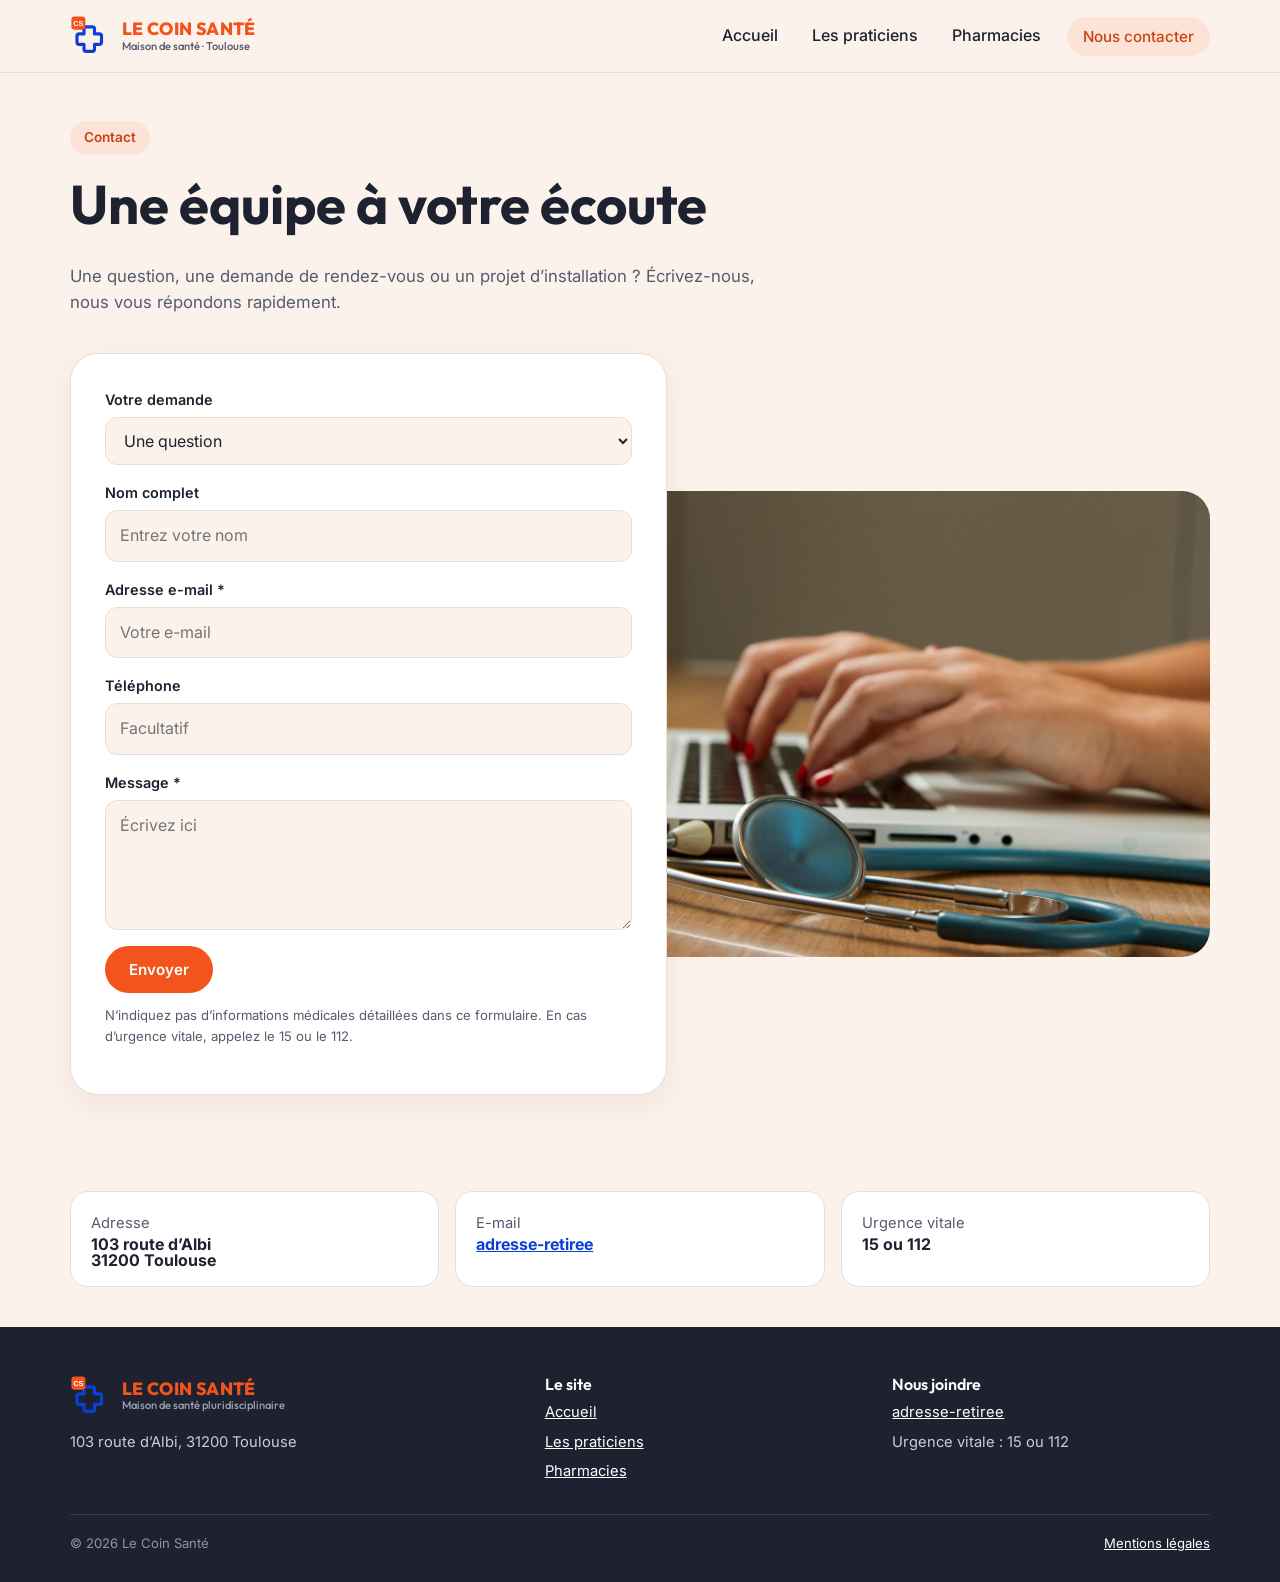
==== contact.html @ 3f115eb4 "Site de la maison de sante Le Coin Sante : accueil, praticiens par metier (onglet Pharmaciens), cont" ====
<!doctype html>
<html lang="fr">
<head>
  <meta charset="utf-8">
  <meta name="viewport" content="width=device-width, initial-scale=1">
  <title>Contact — Le Coin Santé, Toulouse</title>
  <meta name="description" content="Contacter la maison de santé Le Coin Santé, 103 route d’Albi à Toulouse.">
  <link rel="icon" href="assets/logo.svg" type="image/svg+xml">
  <link rel="preconnect" href="https://fonts.googleapis.com">
  <link rel="preconnect" href="https://fonts.gstatic.com" crossorigin>
  <link href="https://fonts.googleapis.com/css2?family=Inter:wght@400;500;600&family=Outfit:wght@300;500;600;700;800&display=swap" rel="stylesheet">
  <link rel="stylesheet" href="css/style.css">
</head>
<body>
<a class="lien-evitement" href="#contenu">Aller au contenu</a>

<header class="entete">
  <div class="conteneur">
    <a class="marque" href="index.html">
      <img src="assets/logo.svg" alt="">
      <span class="marque-texte">LE COIN SANTÉ<small>Maison de santé · Toulouse</small></span>
    </a>
    <button class="burger" aria-label="Menu" aria-expanded="false" aria-controls="nav">
      <svg width="26" height="26" viewBox="0 0 24 24" fill="none" stroke="currentColor" stroke-width="2" stroke-linecap="round"><path d="M4 7h16M4 12h16M4 17h16"/></svg>
    </button>
    <nav class="nav" id="nav">
      <a href="index.html">Accueil</a>
      <a href="praticiens.html">Les praticiens</a>
      <a href="praticiens.html#pharmaciens">Pharmacies</a>
      <a class="btn btn-plein" href="contact.html" aria-current="page">Nous contacter</a>
    </nav>
  </div>
</header>

<main id="contenu" class="conteneur">
  <div class="page-tete">
    <span class="surtitre">Contact</span>
    <h1>Une équipe à votre écoute</h1>
    <p>Une question, une demande de rendez-vous ou un projet d’installation ? Écrivez-nous, nous vous répondons rapidement.</p>
  </div>

  <div class="contact">
    <form class="formulaire" id="form-contact" novalidate>
      <div class="champ">
        <label for="objet">Votre demande</label>
        <select id="objet" name="objet">
          <option value="info">Une question</option>
          <option value="rdv">Prendre rendez-vous</option>
          <option value="installation">M’installer au Coin Santé (professionnel de santé)</option>
          <option value="autre">Autre</option>
        </select>
      </div>
      <div class="champ">
        <label for="nom">Nom complet</label>
        <input id="nom" name="nom" type="text" autocomplete="name" placeholder="Entrez votre nom">
      </div>
      <div class="champ">
        <label for="email">Adresse e-mail *</label>
        <input id="email" name="email" type="email" autocomplete="email" placeholder="Votre e-mail" required>
      </div>
      <div class="champ">
        <label for="telephone">Téléphone</label>
        <input id="telephone" name="telephone" type="tel" autocomplete="tel" placeholder="Facultatif">
      </div>
      <div class="champ">
        <label for="message">Message *</label>
        <textarea id="message" name="message" placeholder="Écrivez ici" required></textarea>
      </div>
      <button class="btn btn-plein" type="submit">Envoyer</button>
      <p class="note-form">N’indiquez pas d’informations médicales détaillées dans ce formulaire. En cas d’urgence vitale, appelez le 15 ou le 112.</p>
      <p class="message-envoi" id="message-envoi">Votre messagerie s’ouvre avec le message prêt à partir : il ne reste qu’à l’envoyer.</p>
    </form>
    <div class="contact-visuel">
      <img src="assets/img/consultation.jpg" alt="Un stéthoscope posé à côté d’un ordinateur portable" width="1600" height="980">
    </div>
  </div>

  <div class="contact-infos">
    <div class="chiffre"><span>Adresse</span><b>103 route d’Albi<br>31200 Toulouse</b></div>
    <div class="chiffre"><span>E-mail</span><b><a href="mailto:adresse-retiree">adresse-retiree</a></b></div>
    <div class="chiffre"><span>Urgence vitale</span><b>15 ou 112</b></div>
  </div>
</main>

<footer class="pied">
  <div class="conteneur">
    <div>
      <a class="marque" href="index.html" style="color:#fff;"><img src="assets/logo.svg" alt=""><span class="marque-texte">LE COIN SANTÉ<small>Maison de santé pluridisciplinaire</small></span></a>
      <p style="margin-top:14px;font-size:.92rem;">103 route d’Albi, 31200 Toulouse</p>
    </div>
    <div>
      <h3>Le site</h3>
      <ul><li><a href="index.html">Accueil</a></li><li><a href="praticiens.html">Les praticiens</a></li><li><a href="praticiens.html#pharmaciens">Pharmacies</a></li></ul>
    </div>
    <div>
      <h3>Nous joindre</h3>
      <ul><li><a href="mailto:adresse-retiree">adresse-retiree</a></li><li>Urgence vitale : 15 ou 112</li></ul>
    </div>
    <div class="pied-bas"><span>© <span id="annee">2026</span> Le Coin Santé</span><a href="mentions-legales.html">Mentions légales</a></div>
  </div>
</footer>

<script src="js/main.js"></script>
</body>
</html>
---- css/style.css ----
/* =============================================================
   Le Coin Santé — charte de la brochure : orange + bleu sur crème
   ============================================================= */
:root {
  --orange: #F2541B;
  --orange-fonce: #C94310;
  --orange-pale: #FDE3D7;
  --bleu: #0B3FD6;
  --bleu-pale: #E6ECFC;
  --creme: #FBF2EC;
  --surface: #FFFFFF;
  --encre: #1E2230;
  --encre-douce: #555B6E;
  --trait: #EBDDD3;
  --rayon: 18px;
  --ombre: 0 10px 30px rgba(120, 60, 30, 0.08);
  --largeur: 1140px;
}

*, *::before, *::after { box-sizing: border-box; }
html { scroll-behavior: smooth; }
body {
  margin: 0;
  font-family: "Inter", system-ui, sans-serif;
  font-size: 16px;
  line-height: 1.6;
  color: var(--encre);
  background: var(--creme);
}
img { max-width: 100%; height: auto; display: block; }
a { color: var(--bleu); }
h1, h2, h3 { font-family: "Outfit", "Inter", sans-serif; line-height: 1.15; margin: 0 0 .5em; }
h1 { font-size: clamp(2.1rem, 5vw, 3.4rem); font-weight: 700; }
h2 { font-size: clamp(1.6rem, 3.4vw, 2.3rem); font-weight: 600; }
h3 { font-size: 1.1rem; font-weight: 600; }
p { margin: 0 0 1em; }

.conteneur { width: min(100% - 32px, var(--largeur)); margin-inline: auto; }
.lien-evitement { position: absolute; left: -999px; top: 8px; background: var(--encre); color: #fff; padding: 8px 12px; border-radius: 8px; z-index: 100; }
.lien-evitement:focus { left: 8px; }
:focus-visible { outline: 3px solid var(--bleu); outline-offset: 2px; }

/* ===== En-tête ===== */
.entete {
  position: sticky; top: 0; z-index: 50;
  background: rgba(251, 242, 236, 0.92);
  backdrop-filter: blur(8px);
  border-bottom: 1px solid var(--trait);
}
.entete .conteneur { display: flex; align-items: center; justify-content: space-between; height: 72px; }
.marque { display: flex; align-items: center; gap: 10px; text-decoration: none; color: var(--encre); }
.marque img { width: 42px; height: 42px; }
.marque-texte { font-family: "Outfit", sans-serif; font-weight: 800; font-size: 1.1rem; letter-spacing: .02em; color: var(--orange); line-height: 1; }
.marque-texte small { display: block; font-weight: 500; font-size: .7rem; letter-spacing: 0; color: var(--encre-douce); margin-top: 3px; }
.nav { display: flex; gap: 6px; align-items: center; }
.nav a { text-decoration: none; color: var(--encre); font-weight: 500; padding: 8px 14px; border-radius: 999px; }
.nav a:hover { background: var(--orange-pale); }
.nav a[aria-current="page"] { color: var(--orange-fonce); background: var(--orange-pale); }
.nav .btn { margin-left: 6px; }
.burger { display: none; background: none; border: 0; padding: 8px; cursor: pointer; color: var(--encre); }

/* ===== Boutons ===== */
.btn {
  display: inline-flex; align-items: center; justify-content: center; gap: 8px;
  font: 600 .95rem "Inter", sans-serif; text-decoration: none; cursor: pointer;
  padding: 12px 22px; border-radius: 999px; border: 2px solid transparent; transition: .15s;
}
.btn-plein { background: var(--orange); color: #fff; }
.btn-plein:hover { background: var(--orange-fonce); }
.btn-contour { background: transparent; color: var(--bleu); border-color: var(--bleu); }
.btn-contour:hover { background: var(--bleu); color: #fff; }
.btn-blanc { background: #fff; color: var(--encre); }
.btn-blanc:hover { background: var(--orange-pale); }

/* ===== Accueil ===== */
.hero { padding: 56px 0 40px; }
.hero .conteneur { display: grid; grid-template-columns: 1.05fr 1fr; gap: 48px; align-items: center; }
.surtitre { display: inline-flex; align-items: center; gap: 8px; font-weight: 600; color: var(--orange-fonce); background: var(--orange-pale); padding: 6px 14px; border-radius: 999px; font-size: .85rem; margin-bottom: 18px; }
.hero h1 .accent { color: var(--orange); }
.hero p.chapo { font-size: 1.12rem; color: var(--encre-douce); max-width: 34em; }
.hero-actions { display: flex; flex-wrap: wrap; gap: 12px; margin-top: 26px; }
.hero-visuel { position: relative; }
.hero-visuel img { border-radius: 28px; box-shadow: var(--ombre); aspect-ratio: 4 / 3; object-fit: cover; width: 100%; }
.hero-carte {
  position: absolute; left: -24px; bottom: -22px; background: var(--surface); border-radius: var(--rayon);
  box-shadow: var(--ombre); padding: 14px 18px; display: flex; gap: 12px; align-items: center; max-width: 280px;
}
.hero-carte .ico { color: var(--bleu); flex: none; }
.hero-carte strong { display: block; font-size: .95rem; }
.hero-carte span { font-size: .85rem; color: var(--encre-douce); }

.chiffres { padding: 34px 0 10px; }
.chiffres .conteneur { display: grid; grid-template-columns: repeat(4, 1fr); gap: 16px; }
.chiffre { background: var(--surface); border-radius: var(--rayon); padding: 18px 20px; border: 1px solid var(--trait); }
.chiffre b { display: block; font-family: "Outfit", sans-serif; font-size: 2.1rem; color: var(--orange); line-height: 1; }
.chiffre span { color: var(--encre-douce); font-size: .92rem; }

.section { padding: 72px 0; }
.section-tete { max-width: 40em; margin-bottom: 34px; }
.section-tete .numero { font-family: "Outfit", sans-serif; font-weight: 300; font-size: 3rem; color: var(--orange); line-height: 1; display: block; margin-bottom: 6px; }
.section-tete p { color: var(--encre-douce); font-size: 1.05rem; }

.metiers { display: grid; grid-template-columns: repeat(3, 1fr); gap: 16px; }
.metier {
  display: flex; gap: 14px; align-items: flex-start; text-decoration: none; color: var(--encre);
  background: var(--surface); border: 1px solid var(--trait); border-radius: var(--rayon); padding: 20px; transition: .15s;
}
.metier:hover { border-color: var(--orange); transform: translateY(-2px); box-shadow: var(--ombre); }
.metier .pastille { flex: none; width: 46px; height: 46px; border-radius: 14px; display: grid; place-items: center; background: var(--bleu-pale); color: var(--bleu); }
.metier h3 { margin-bottom: 2px; }
.metier p { margin: 0; color: var(--encre-douce); font-size: .9rem; }
.metier.mis-en-avant { background: var(--orange); color: #fff; border-color: var(--orange); }
.metier.mis-en-avant p { color: #FFE6DA; }
.metier.mis-en-avant .pastille { background: rgba(255,255,255,.18); color: #fff; }

.deux-colonnes { display: grid; grid-template-columns: 1fr 1fr; gap: 48px; align-items: center; }
.deux-colonnes img { border-radius: 24px; box-shadow: var(--ombre); aspect-ratio: 4 / 3; object-fit: cover; width: 100%; }
.atouts { list-style: none; padding: 0; margin: 0; display: grid; gap: 16px; }
.atouts li { display: flex; gap: 14px; }
.atouts .ico { color: var(--orange); flex: none; margin-top: 3px; }
.atouts strong { display: block; }
.atouts span { color: var(--encre-douce); font-size: .95rem; }

.bande-pro { background: var(--bleu); color: #fff; border-radius: 28px; padding: 40px; display: grid; grid-template-columns: 1.4fr 1fr; gap: 30px; align-items: center; }
.bande-pro h2 { color: #fff; }
.bande-pro p { color: #DCE4FF; margin: 0; }
.bande-pro .actions { display: flex; justify-content: flex-end; }

.acces { display: grid; grid-template-columns: 1fr 1.2fr; gap: 24px; }
.acces-infos { background: var(--surface); border-radius: var(--rayon); padding: 26px; border: 1px solid var(--trait); }
.acces-infos ul { list-style: none; padding: 0; margin: 0 0 18px; display: grid; gap: 14px; }
.acces-infos li { display: flex; gap: 12px; }
.acces-infos .ico { color: var(--bleu); flex: none; margin-top: 3px; }
.carte-plan { border: 0; width: 100%; height: 100%; min-height: 340px; border-radius: var(--rayon); }

.urgence { background: var(--orange-pale); border-radius: var(--rayon); padding: 18px 22px; display: flex; gap: 14px; align-items: center; color: var(--orange-fonce); font-weight: 500; }
.urgence strong { font-size: 1.2rem; }

/* ===== Page praticiens ===== */
.page-tete { padding: 48px 0 20px; }
.page-tete p { color: var(--encre-douce); max-width: 42em; font-size: 1.05rem; }
.onglets { display: flex; flex-wrap: wrap; gap: 10px; margin: 18px 0 28px; }
.onglet {
  display: inline-flex; align-items: center; gap: 8px; cursor: pointer;
  font: 600 .95rem "Inter", sans-serif; color: var(--bleu); white-space: nowrap;
  background: var(--surface); border: 2px solid var(--bleu); border-radius: 14px; padding: 10px 16px; transition: .15s;
}
.onglet:hover { background: var(--bleu-pale); }
.onglet.actif { background: var(--bleu); color: #fff; }
.onglet .compte { font-size: .75rem; background: var(--bleu-pale); color: var(--bleu); border-radius: 999px; padding: 1px 8px; }
.onglet.actif .compte { background: rgba(255,255,255,.2); color: #fff; }
.panneau-tete { display: flex; gap: 16px; align-items: flex-start; margin-bottom: 24px; }
.panneau-icone { flex: none; width: 54px; height: 54px; border-radius: 16px; background: var(--orange); color: #fff; display: grid; place-items: center; }
.panneau-tete h2 { margin-bottom: 4px; }
.panneau-tete p { margin: 0; color: var(--encre-douce); max-width: 46em; }
.grille-praticiens { display: grid; grid-template-columns: repeat(auto-fill, minmax(270px, 1fr)); gap: 18px; padding-bottom: 70px; }
.praticien { background: var(--surface); border: 1px solid var(--trait); border-radius: var(--rayon); padding: 22px; display: flex; flex-direction: column; gap: 14px; }
.praticien-tete { display: flex; gap: 14px; align-items: center; }
.avatar { width: 56px; height: 56px; border-radius: 50%; display: grid; place-items: center; flex: none; font-family: "Outfit", sans-serif; font-weight: 700; font-size: 1.2rem; color: var(--orange-fonce); background: var(--orange-pale); }
.praticien-nom { margin: 0; font-size: 1.05rem; }
.praticien-nom .nom { color: var(--bleu); letter-spacing: .02em; }
.praticien-metier { margin: 0; color: var(--encre-douce); font-size: .88rem; }
.badges { display: flex; flex-wrap: wrap; gap: 6px; }
.badge { font-size: .75rem; font-weight: 600; color: var(--bleu); background: var(--bleu-pale); border-radius: 999px; padding: 3px 10px; }
.praticien-infos { list-style: none; padding: 0; margin: 0; display: grid; gap: 8px; font-size: .92rem; }
.praticien-infos li { display: flex; gap: 10px; align-items: flex-start; }
.praticien-infos .ico { color: var(--orange); flex: none; margin-top: 2px; }
.praticien .btn { margin-top: auto; align-self: flex-start; padding: 9px 18px; }

/* ===== Contact ===== */
.contact { display: grid; grid-template-columns: 1.1fr 1fr; gap: 0; align-items: center; padding-bottom: 70px; }
.formulaire { background: var(--surface); border-radius: 28px; padding: 34px; box-shadow: var(--ombre); position: relative; z-index: 1; border: 1px solid var(--trait); }
.champ { display: grid; gap: 6px; margin-bottom: 16px; }
.champ label { font-weight: 600; font-size: .9rem; }
.champ input, .champ textarea, .champ select {
  font: inherit; color: var(--encre); background: var(--creme); border: 1.5px solid var(--trait);
  border-radius: 12px; padding: 12px 14px; width: 100%;
}
.champ input:focus, .champ textarea:focus, .champ select:focus { outline: none; border-color: var(--bleu); background: #fff; }
.champ textarea { min-height: 130px; resize: vertical; }
.note-form { font-size: .82rem; color: var(--encre-douce); margin-top: 12px; }
.contact-visuel { margin-left: -40px; }
.contact-visuel img { border-radius: 28px; aspect-ratio: 4 / 3.2; object-fit: cover; width: 100%; }
.contact-infos { display: grid; grid-template-columns: repeat(3, 1fr); gap: 16px; margin: 26px 0 40px; }
.contact-infos .chiffre b { font-size: 1rem; color: var(--encre); font-family: "Inter", sans-serif; }
.message-envoi { display: none; margin-top: 12px; padding: 12px 14px; border-radius: 12px; background: var(--bleu-pale); color: var(--bleu); font-size: .9rem; }
.message-envoi.visible { display: block; }

/* ===== Pied de page ===== */
.pied { background: var(--encre); color: #C9CDD8; padding: 48px 0 28px; margin-top: 30px; }
.pied .conteneur { display: grid; grid-template-columns: 1.4fr 1fr 1fr; gap: 30px; }
.pied h3 { color: #fff; font-size: 1rem; }
.pied a { color: #fff; }
.pied ul { list-style: none; padding: 0; margin: 0; display: grid; gap: 6px; font-size: .92rem; }
.pied .marque-texte small { color: #9AA0B2; }
.pied-bas { grid-column: 1 / -1; border-top: 1px solid #343a4d; padding-top: 18px; font-size: .82rem; color: #8E94A6; display: flex; justify-content: space-between; flex-wrap: wrap; gap: 10px; }

/* ===== Responsive ===== */
@media (max-width: 920px) {
  .hero .conteneur, .deux-colonnes, .acces, .bande-pro, .contact { grid-template-columns: 1fr; }
  .metiers { grid-template-columns: 1fr 1fr; }
  .chiffres .conteneur { grid-template-columns: 1fr 1fr; }
  .contact-visuel { margin: 20px 0 0; }
  .bande-pro .actions { justify-content: flex-start; }
  .hero-carte { left: 12px; }
  .pied .conteneur { grid-template-columns: 1fr; }
}
@media (max-width: 760px) {
  .burger { display: block; }
  .nav { position: absolute; top: 72px; left: 0; right: 0; flex-direction: column; align-items: stretch; background: var(--creme); border-bottom: 1px solid var(--trait); padding: 12px 16px 18px; display: none; }
  .nav.ouvert { display: flex; }
  .nav .btn { margin: 6px 0 0; }
}
@media (max-width: 560px) {
  .metiers, .contact-infos { grid-template-columns: 1fr; }
  .section { padding: 54px 0; }
  .formulaire, .bande-pro { padding: 24px; }
  .onglet { flex: 1 1 calc(50% - 10px); justify-content: center; }
}
@media (prefers-reduced-motion: reduce) { * { transition: none !important; scroll-behavior: auto !important; } }
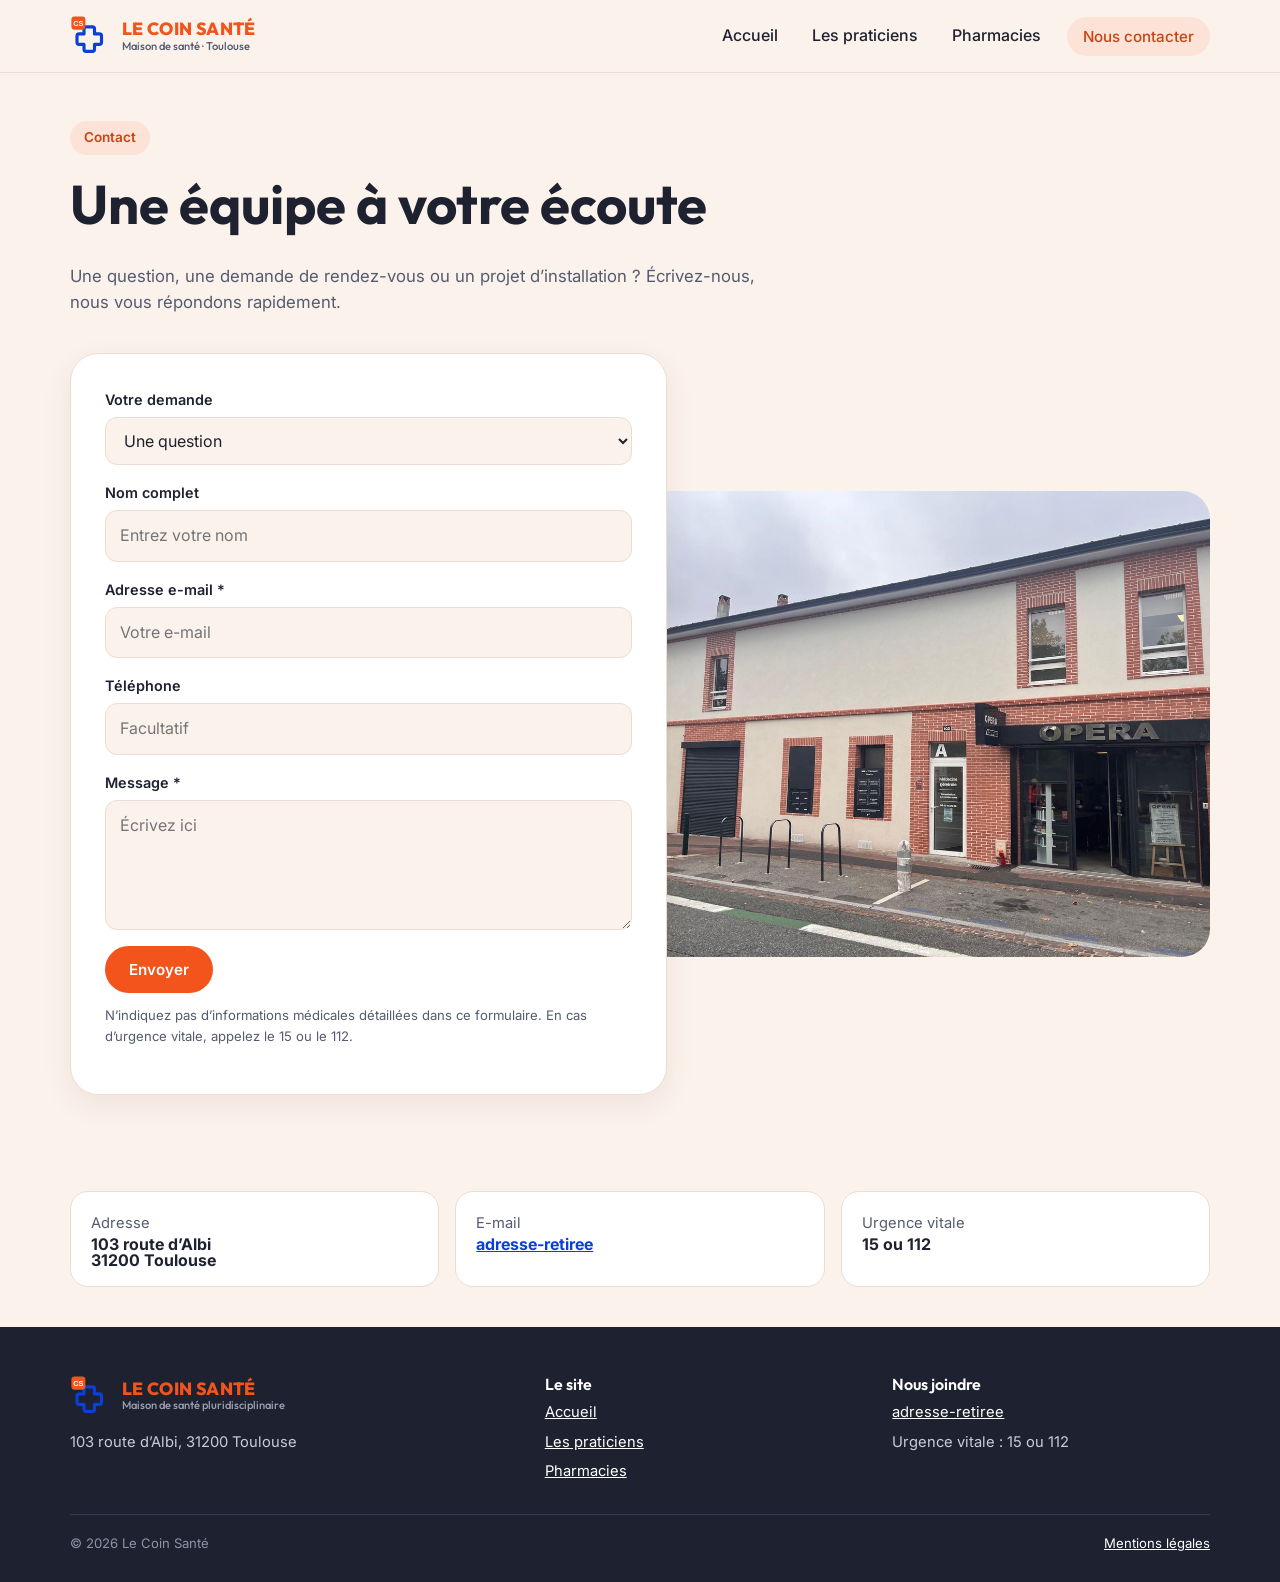
==== commit 9a8c1ef6: "Photos de la maison de sante : aquarelle de la facade en accueil, cour et jardin, entree sur la page" ====
--- a/contact.html
+++ b/contact.html
@@ -71,7 +71,7 @@
       <p class="message-envoi" id="message-envoi">Votre messagerie s’ouvre avec le message prêt à partir : il ne reste qu’à l’envoyer.</p>
     </form>
     <div class="contact-visuel">
-      <img src="assets/img/consultation.jpg" alt="Un stéthoscope posé à côté d’un ordinateur portable" width="1600" height="980">
+      <img src="assets/img/entree.jpg" alt="L’entrée de la maison de santé, au 103 route d’Albi" width="1200" height="900">
     </div>
   </div>
 
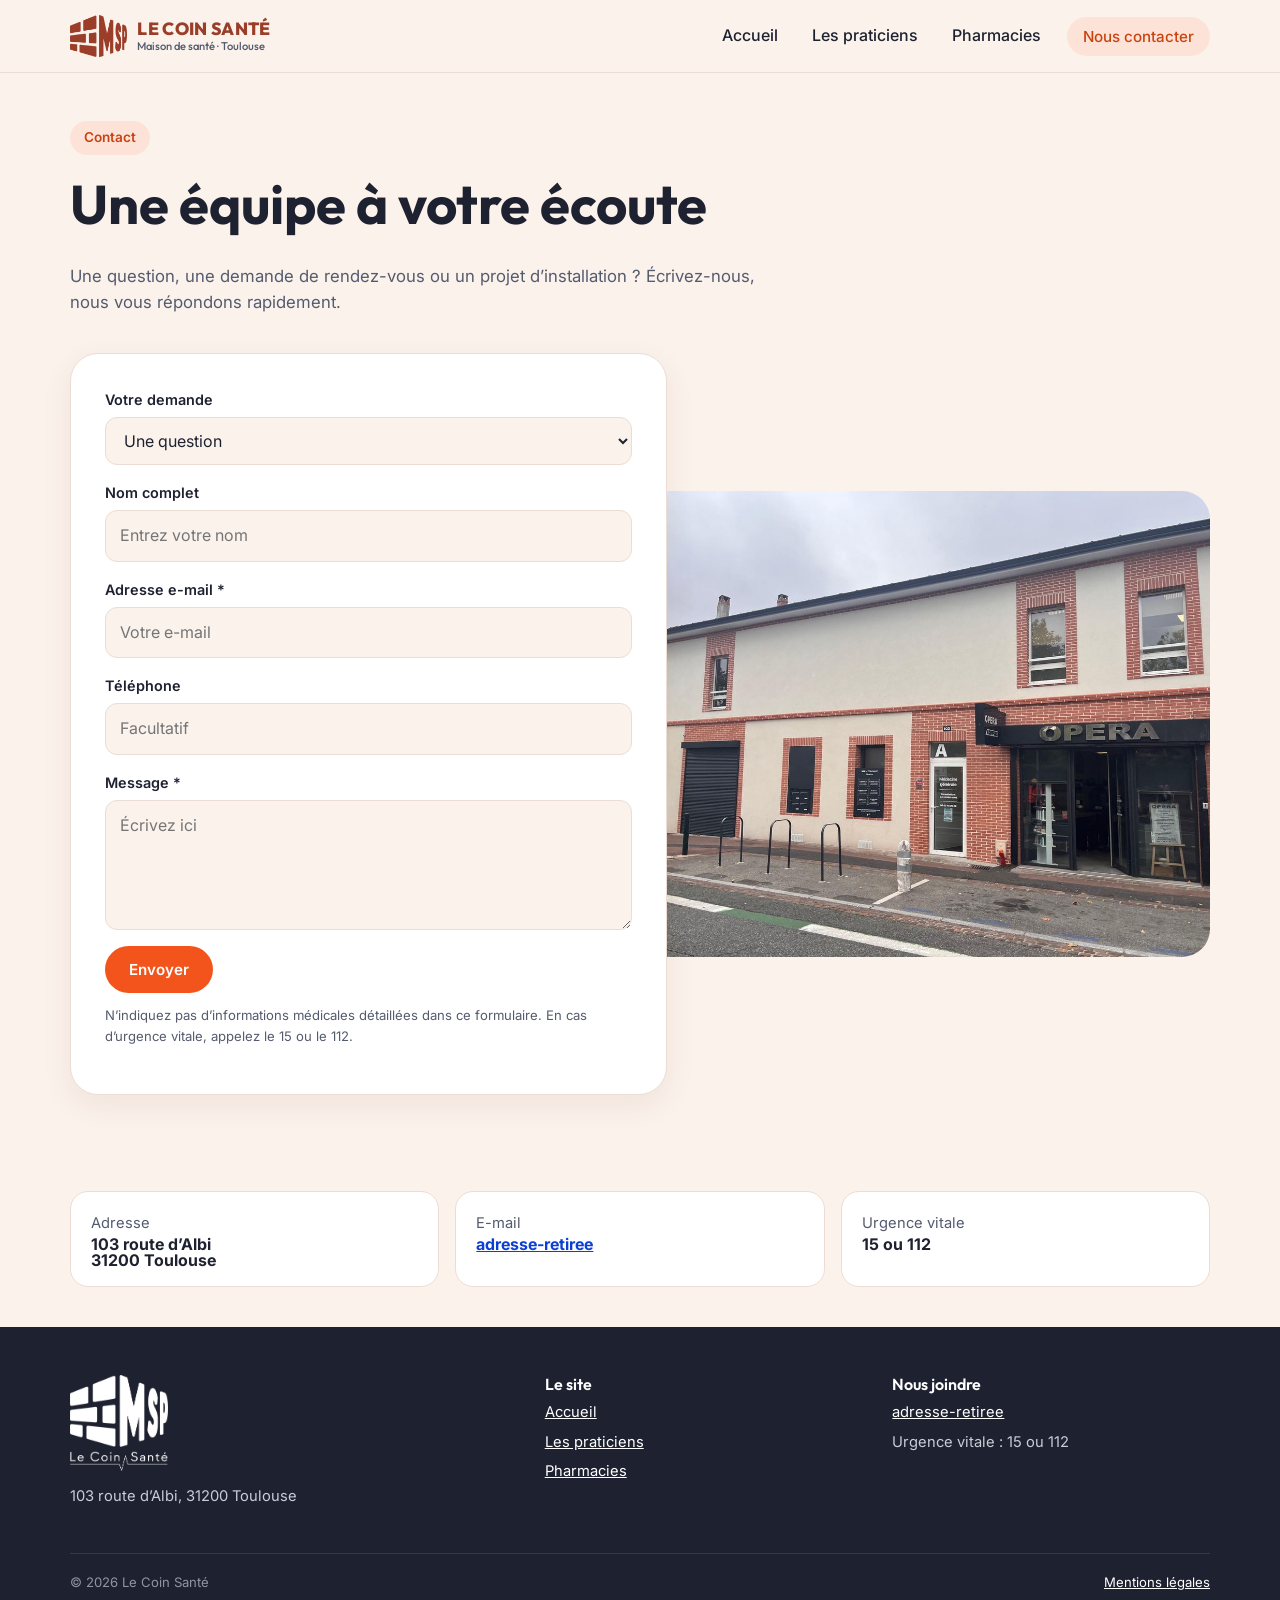
==== commit 9249ab9c: "Logo officiel de la MSP : symbole dans l'en-tete, logo complet blanc en pied de page, favicon ; nom " ====
--- a/contact.html
+++ b/contact.html
@@ -5,7 +5,7 @@
   <meta name="viewport" content="width=device-width, initial-scale=1">
   <title>Contact — Le Coin Santé, Toulouse</title>
   <meta name="description" content="Contacter la maison de santé Le Coin Santé, 103 route d’Albi à Toulouse.">
-  <link rel="icon" href="assets/logo.svg" type="image/svg+xml">
+  <link rel="icon" href="assets/favicon.png" type="image/png">
   <link rel="preconnect" href="https://fonts.googleapis.com">
   <link rel="preconnect" href="https://fonts.gstatic.com" crossorigin>
   <link href="https://fonts.googleapis.com/css2?family=Inter:wght@400;500;600&family=Outfit:wght@300;500;600;700;800&display=swap" rel="stylesheet">
@@ -17,7 +17,7 @@
 <header class="entete">
   <div class="conteneur">
     <a class="marque" href="index.html">
-      <img src="assets/logo.svg" alt="">
+      <img src="assets/logo-symbole.png" alt="" width="218" height="160">
       <span class="marque-texte">LE COIN SANTÉ<small>Maison de santé · Toulouse</small></span>
     </a>
     <button class="burger" aria-label="Menu" aria-expanded="false" aria-controls="nav">
@@ -85,7 +85,7 @@
 <footer class="pied">
   <div class="conteneur">
     <div>
-      <a class="marque" href="index.html" style="color:#fff;"><img src="assets/logo.svg" alt=""><span class="marque-texte">LE COIN SANTÉ<small>Maison de santé pluridisciplinaire</small></span></a>
+      <a class="marque marque-pied" href="index.html"><img src="assets/logo-complet-blanc.png" alt="Le Coin Santé, maison de santé pluridisciplinaire" width="245" height="240"></a>
       <p style="margin-top:14px;font-size:.92rem;">103 route d’Albi, 31200 Toulouse</p>
     </div>
     <div>
--- a/css/style.css
+++ b/css/style.css
@@ -49,8 +49,9 @@
 }
 .entete .conteneur { display: flex; align-items: center; justify-content: space-between; height: 72px; }
 .marque { display: flex; align-items: center; gap: 10px; text-decoration: none; color: var(--encre); }
-.marque img { width: 42px; height: 42px; }
-.marque-texte { font-family: "Outfit", sans-serif; font-weight: 800; font-size: 1.1rem; letter-spacing: .02em; color: var(--orange); line-height: 1; }
+.marque img { height: 42px; width: auto; }
+.marque-pied img { height: 96px; }
+.marque-texte { font-family: "Outfit", sans-serif; font-weight: 800; font-size: 1.1rem; letter-spacing: .02em; color: #9A3D29; line-height: 1; } /* couleur du logo */
 .marque-texte small { display: block; font-weight: 500; font-size: .7rem; letter-spacing: 0; color: var(--encre-douce); margin-top: 3px; }
 .nav { display: flex; gap: 6px; align-items: center; }
 .nav a { text-decoration: none; color: var(--encre); font-weight: 500; padding: 8px 14px; border-radius: 999px; }
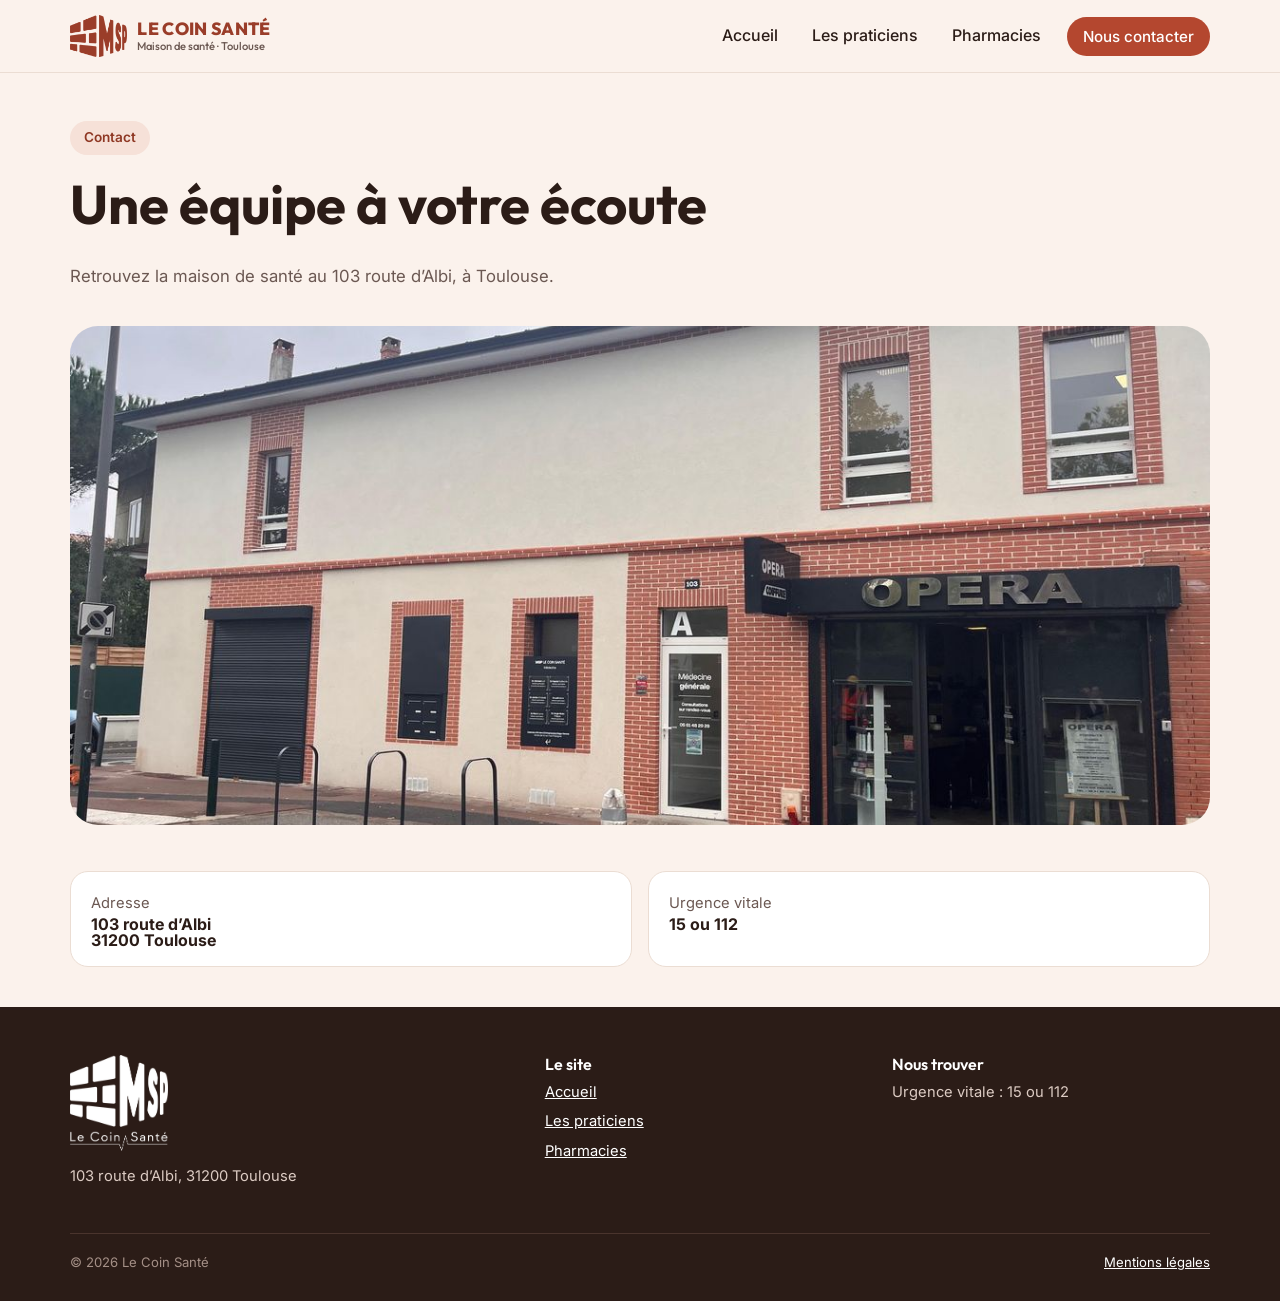
==== commit e3dc98ce: "Retrait de l'adresse e-mail et du formulaire de contact Co-Authored-By: Claude Sonnet 5.5 <noreply@a" ====
--- a/contact.html
+++ b/contact.html
@@ -36,40 +36,10 @@
   <div class="page-tete">
     <span class="surtitre">Contact</span>
     <h1>Une équipe à votre écoute</h1>
-    <p>Une question, une demande de rendez-vous ou un projet d’installation ? Écrivez-nous, nous vous répondons rapidement.</p>
+    <p>Retrouvez la maison de santé au 103 route d’Albi, à Toulouse.</p>
   </div>
 
   <div class="contact">
-    <form class="formulaire" id="form-contact" novalidate>
-      <div class="champ">
-        <label for="objet">Votre demande</label>
-        <select id="objet" name="objet">
-          <option value="info">Une question</option>
-          <option value="rdv">Prendre rendez-vous</option>
-          <option value="installation">M’installer au Coin Santé (professionnel de santé)</option>
-          <option value="autre">Autre</option>
-        </select>
-      </div>
-      <div class="champ">
-        <label for="nom">Nom complet</label>
-        <input id="nom" name="nom" type="text" autocomplete="name" placeholder="Entrez votre nom">
-      </div>
-      <div class="champ">
-        <label for="email">Adresse e-mail *</label>
-        <input id="email" name="email" type="email" autocomplete="email" placeholder="Votre e-mail" required>
-      </div>
-      <div class="champ">
-        <label for="telephone">Téléphone</label>
-        <input id="telephone" name="telephone" type="tel" autocomplete="tel" placeholder="Facultatif">
-      </div>
-      <div class="champ">
-        <label for="message">Message *</label>
-        <textarea id="message" name="message" placeholder="Écrivez ici" required></textarea>
-      </div>
-      <button class="btn btn-plein" type="submit">Envoyer</button>
-      <p class="note-form">N’indiquez pas d’informations médicales détaillées dans ce formulaire. En cas d’urgence vitale, appelez le 15 ou le 112.</p>
-      <p class="message-envoi" id="message-envoi">Votre messagerie s’ouvre avec le message prêt à partir : il ne reste qu’à l’envoyer.</p>
-    </form>
     <div class="contact-visuel">
       <img src="assets/img/entree.jpg" alt="L’entrée de la maison de santé, au 103 route d’Albi" width="1200" height="900">
     </div>
@@ -77,7 +47,6 @@
 
   <div class="contact-infos">
     <div class="chiffre"><span>Adresse</span><b>103 route d’Albi<br>31200 Toulouse</b></div>
-    <div class="chiffre"><span>E-mail</span><b><a href="mailto:adresse-retiree">adresse-retiree</a></b></div>
     <div class="chiffre"><span>Urgence vitale</span><b>15 ou 112</b></div>
   </div>
 </main>
@@ -93,8 +62,8 @@
       <ul><li><a href="index.html">Accueil</a></li><li><a href="praticiens.html">Les praticiens</a></li><li><a href="praticiens.html#pharmaciens">Pharmacies</a></li></ul>
     </div>
     <div>
-      <h3>Nous joindre</h3>
-      <ul><li><a href="mailto:adresse-retiree">adresse-retiree</a></li><li>Urgence vitale : 15 ou 112</li></ul>
+      <h3>Nous trouver</h3>
+      <ul><li>Urgence vitale : 15 ou 112</li></ul>
     </div>
     <div class="pied-bas"><span>© <span id="annee">2026</span> Le Coin Santé</span><a href="mentions-legales.html">Mentions légales</a></div>
   </div>
--- a/css/style.css
+++ b/css/style.css
@@ -2,18 +2,18 @@
    Le Coin Santé — charte de la brochure : orange + bleu sur crème
    ============================================================= */
 :root {
-  --orange: #F2541B;
-  --orange-fonce: #C94310;
-  --orange-pale: #FDE3D7;
-  --bleu: #0B3FD6;
-  --bleu-pale: #E6ECFC;
+  --orange: #B4472F;
+  --orange-fonce: #8F3824;
+  --orange-pale: #F6E1D8;
+  --bleu: #7A2E1F;
+  --bleu-pale: #F3E4DD;
   --creme: #FBF2EC;
   --surface: #FFFFFF;
-  --encre: #1E2230;
-  --encre-douce: #555B6E;
+  --encre: #2B1C17;
+  --encre-douce: #6B5852;
   --trait: #EBDDD3;
   --rayon: 18px;
-  --ombre: 0 10px 30px rgba(120, 60, 30, 0.08);
+  --ombre: 0 10px 30px rgba(110, 45, 30, 0.10);
   --largeur: 1140px;
 }
 
@@ -58,6 +58,8 @@
 .nav a:hover { background: var(--orange-pale); }
 .nav a[aria-current="page"] { color: var(--orange-fonce); background: var(--orange-pale); }
 .nav .btn { margin-left: 6px; }
+.nav a.btn-plein, .nav a.btn-plein[aria-current="page"] { color: #fff; background: var(--orange); }
+.nav a.btn-plein:hover { background: var(--orange-fonce); }
 .burger { display: none; background: none; border: 0; padding: 8px; cursor: pointer; color: var(--encre); }
 
 /* ===== Boutons ===== */
@@ -91,7 +93,7 @@
 .hero-carte span { font-size: .85rem; color: var(--encre-douce); }
 
 .chiffres { padding: 34px 0 10px; }
-.chiffres .conteneur { display: grid; grid-template-columns: repeat(4, 1fr); gap: 16px; }
+.chiffres .conteneur { display: grid; grid-template-columns: repeat(3, 1fr); gap: 16px; }
 .chiffre { background: var(--surface); border-radius: var(--rayon); padding: 18px 20px; border: 1px solid var(--trait); }
 .chiffre b { display: block; font-family: "Outfit", sans-serif; font-size: 2.1rem; color: var(--orange); line-height: 1; }
 .chiffre span { color: var(--encre-douce); font-size: .92rem; }
@@ -111,7 +113,7 @@
 .metier h3 { margin-bottom: 2px; }
 .metier p { margin: 0; color: var(--encre-douce); font-size: .9rem; }
 .metier.mis-en-avant { background: var(--orange); color: #fff; border-color: var(--orange); }
-.metier.mis-en-avant p { color: #FFE6DA; }
+.metier.mis-en-avant p { color: #F8E4DA; }
 .metier.mis-en-avant .pastille { background: rgba(255,255,255,.18); color: #fff; }
 
 .deux-colonnes { display: grid; grid-template-columns: 1fr 1fr; gap: 48px; align-items: center; }
@@ -124,7 +126,7 @@
 
 .bande-pro { background: var(--bleu); color: #fff; border-radius: 28px; padding: 40px; display: grid; grid-template-columns: 1.4fr 1fr; gap: 30px; align-items: center; }
 .bande-pro h2 { color: #fff; }
-.bande-pro p { color: #DCE4FF; margin: 0; }
+.bande-pro p { color: #F6E1D8; margin: 0; }
 .bande-pro .actions { display: flex; justify-content: flex-end; }
 
 .acces { display: grid; grid-template-columns: 1fr 1.2fr; gap: 24px; }
@@ -167,9 +169,14 @@
 .praticien-infos li { display: flex; gap: 10px; align-items: flex-start; }
 .praticien-infos .ico { color: var(--orange); flex: none; margin-top: 2px; }
 .praticien .btn { margin-top: auto; align-self: flex-start; padding: 9px 18px; }
+.praticien-sous-titre { margin: 0 0 6px; font-size: .78rem; font-weight: 700; letter-spacing: .04em; text-transform: uppercase; color: var(--bleu); }
+.praticien-specialites ul { list-style: none; padding: 0; margin: 0; display: flex; flex-wrap: wrap; gap: 6px; }
+.praticien-specialites li { font-size: .82rem; color: var(--bleu); background: var(--bleu-pale); border-radius: 999px; padding: 4px 11px; }
+.praticien-note { display: flex; gap: 10px; align-items: flex-start; margin: 0; font-size: .9rem; font-style: italic; }
+.praticien-note .ico { color: var(--orange); flex: none; margin-top: 2px; }
 
 /* ===== Contact ===== */
-.contact { display: grid; grid-template-columns: 1.1fr 1fr; gap: 0; align-items: center; padding-bottom: 70px; }
+.contact { padding-bottom: 20px; }
 .formulaire { background: var(--surface); border-radius: 28px; padding: 34px; box-shadow: var(--ombre); position: relative; z-index: 1; border: 1px solid var(--trait); }
 .champ { display: grid; gap: 6px; margin-bottom: 16px; }
 .champ label { font-weight: 600; font-size: .9rem; }
@@ -180,28 +187,26 @@
 .champ input:focus, .champ textarea:focus, .champ select:focus { outline: none; border-color: var(--bleu); background: #fff; }
 .champ textarea { min-height: 130px; resize: vertical; }
 .note-form { font-size: .82rem; color: var(--encre-douce); margin-top: 12px; }
-.contact-visuel { margin-left: -40px; }
-.contact-visuel img { border-radius: 28px; aspect-ratio: 4 / 3.2; object-fit: cover; width: 100%; }
-.contact-infos { display: grid; grid-template-columns: repeat(3, 1fr); gap: 16px; margin: 26px 0 40px; }
+.contact-visuel img { border-radius: 28px; aspect-ratio: 16 / 7; object-fit: cover; width: 100%; }
+.contact-infos { display: grid; grid-template-columns: repeat(2, 1fr); gap: 16px; margin: 26px 0 40px; }
 .contact-infos .chiffre b { font-size: 1rem; color: var(--encre); font-family: "Inter", sans-serif; }
 .message-envoi { display: none; margin-top: 12px; padding: 12px 14px; border-radius: 12px; background: var(--bleu-pale); color: var(--bleu); font-size: .9rem; }
 .message-envoi.visible { display: block; }
 
 /* ===== Pied de page ===== */
-.pied { background: var(--encre); color: #C9CDD8; padding: 48px 0 28px; margin-top: 30px; }
+.pied { background: var(--encre); color: #DCCBC3; padding: 48px 0 28px; margin-top: 30px; }
 .pied .conteneur { display: grid; grid-template-columns: 1.4fr 1fr 1fr; gap: 30px; }
 .pied h3 { color: #fff; font-size: 1rem; }
 .pied a { color: #fff; }
 .pied ul { list-style: none; padding: 0; margin: 0; display: grid; gap: 6px; font-size: .92rem; }
-.pied .marque-texte small { color: #9AA0B2; }
-.pied-bas { grid-column: 1 / -1; border-top: 1px solid #343a4d; padding-top: 18px; font-size: .82rem; color: #8E94A6; display: flex; justify-content: space-between; flex-wrap: wrap; gap: 10px; }
+.pied .marque-texte small { color: #B39E95; }
+.pied-bas { grid-column: 1 / -1; border-top: 1px solid #4A342D; padding-top: 18px; font-size: .82rem; color: #A48F86; display: flex; justify-content: space-between; flex-wrap: wrap; gap: 10px; }
 
 /* ===== Responsive ===== */
 @media (max-width: 920px) {
   .hero .conteneur, .deux-colonnes, .acces, .bande-pro, .contact { grid-template-columns: 1fr; }
   .metiers { grid-template-columns: 1fr 1fr; }
-  .chiffres .conteneur { grid-template-columns: 1fr 1fr; }
-  .contact-visuel { margin: 20px 0 0; }
+  .chiffres .conteneur { grid-template-columns: 1fr; }
   .bande-pro .actions { justify-content: flex-start; }
   .hero-carte { left: 12px; }
   .pied .conteneur { grid-template-columns: 1fr; }
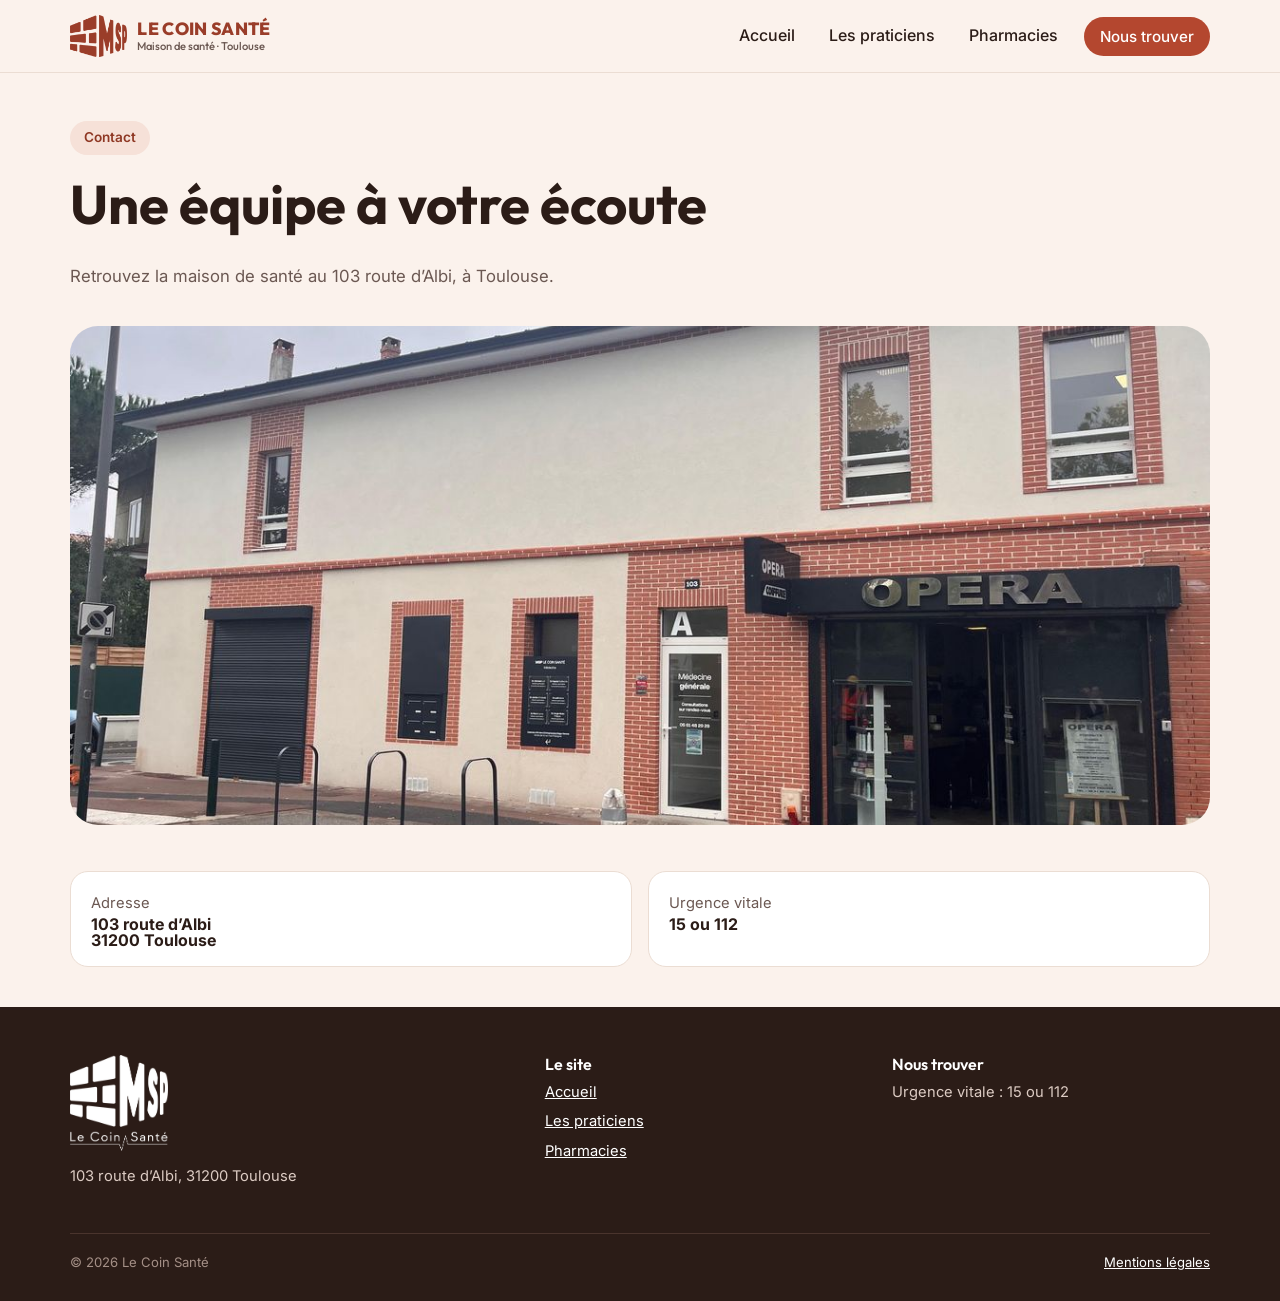
==== commit e7f60222: "Menu : Nous contacter devient Nous trouver Co-Authored-By: Claude Sonnet 5.5 <noreply@anthropic.com>" ====
--- a/contact.html
+++ b/contact.html
@@ -27,7 +27,7 @@
       <a href="index.html">Accueil</a>
       <a href="praticiens.html">Les praticiens</a>
       <a href="praticiens.html#pharmaciens">Pharmacies</a>
-      <a class="btn btn-plein" href="contact.html" aria-current="page">Nous contacter</a>
+      <a class="btn btn-plein" href="contact.html" aria-current="page">Nous trouver</a>
     </nav>
   </div>
 </header>
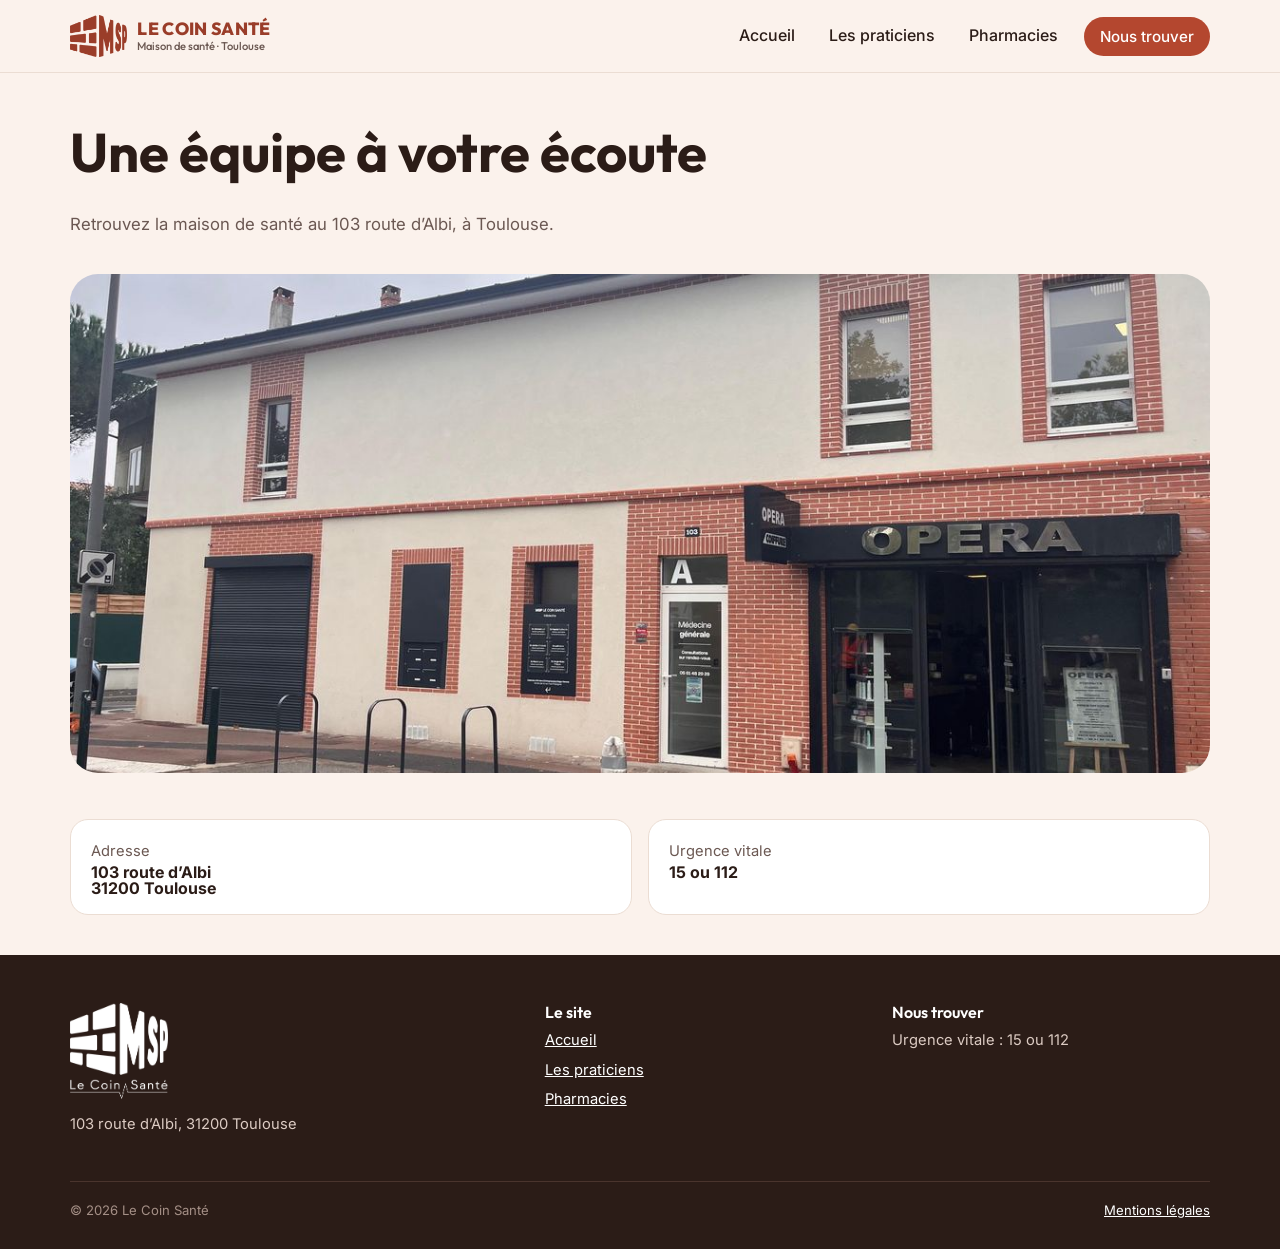
==== commit 946c2fb6: "Page Nous trouver : retrait du mot Contact Co-Authored-By: Claude Sonnet 5.5 <noreply@anthropic.com>" ====
--- a/contact.html
+++ b/contact.html
@@ -3,8 +3,8 @@
 <head>
   <meta charset="utf-8">
   <meta name="viewport" content="width=device-width, initial-scale=1">
-  <title>Contact — Le Coin Santé, Toulouse</title>
-  <meta name="description" content="Contacter la maison de santé Le Coin Santé, 103 route d’Albi à Toulouse.">
+  <title>Nous trouver — Le Coin Santé, Toulouse</title>
+  <meta name="description" content="Accès à la maison de santé Le Coin Santé, 103 route d’Albi à Toulouse.">
   <link rel="icon" href="assets/favicon.png" type="image/png">
   <link rel="preconnect" href="https://fonts.googleapis.com">
   <link rel="preconnect" href="https://fonts.gstatic.com" crossorigin>
@@ -34,7 +34,6 @@
 
 <main id="contenu" class="conteneur">
   <div class="page-tete">
-    <span class="surtitre">Contact</span>
     <h1>Une équipe à votre écoute</h1>
     <p>Retrouvez la maison de santé au 103 route d’Albi, à Toulouse.</p>
   </div>
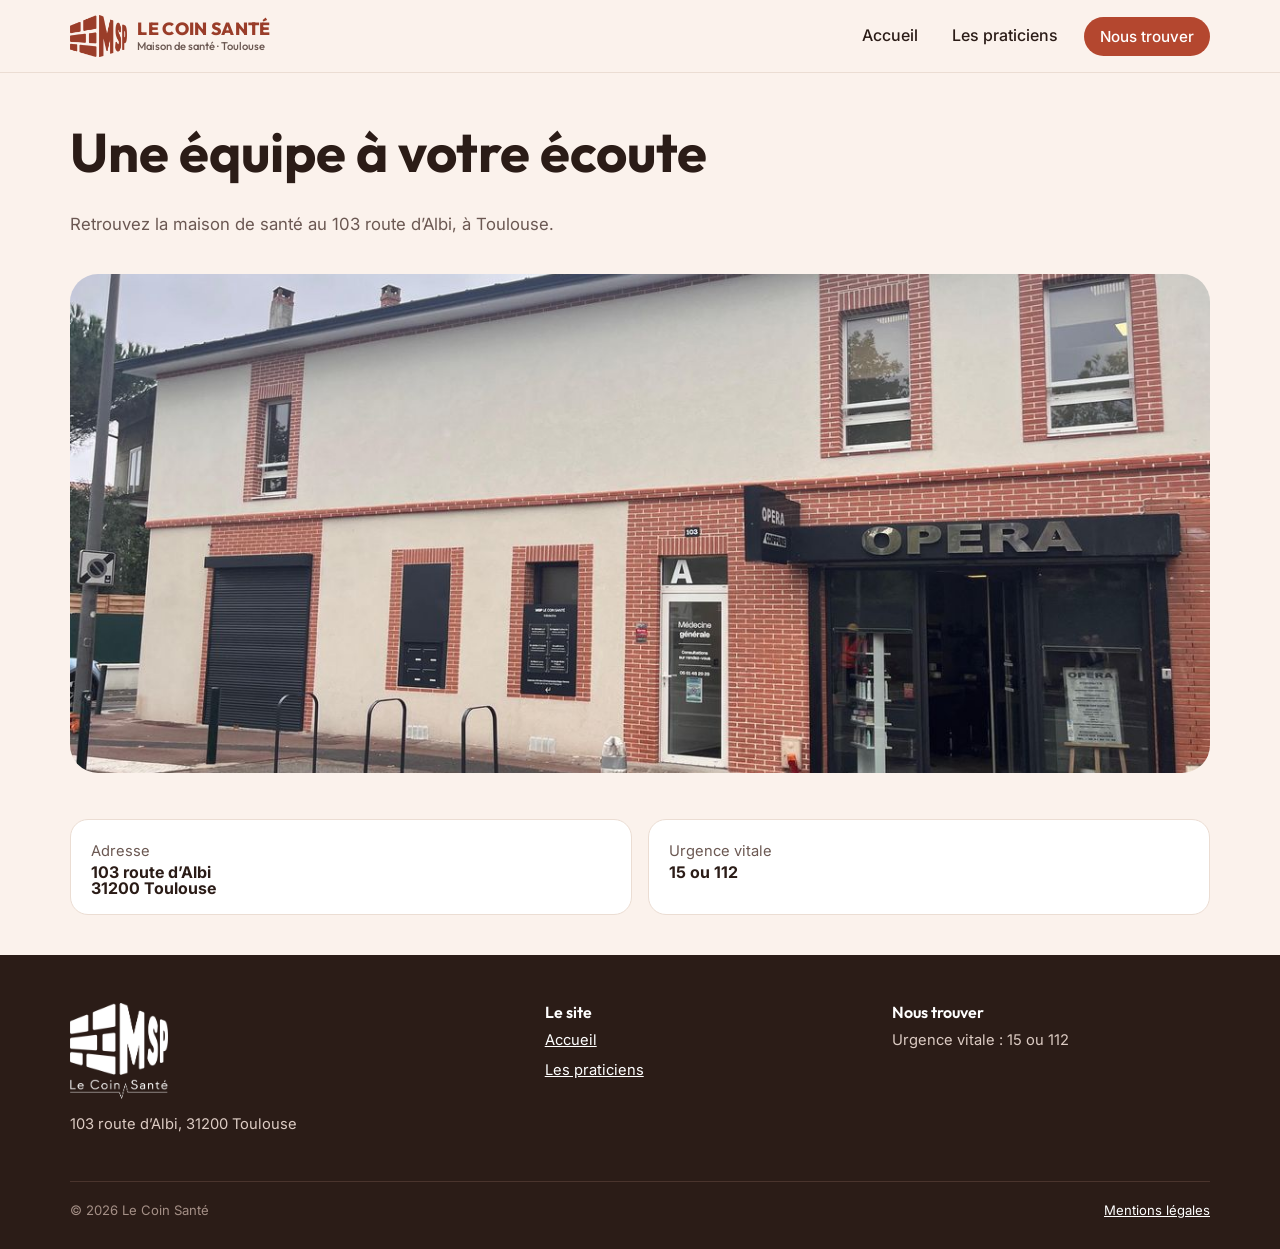
==== commit 19c3edc1: "Retrait de l'onglet Pharmacies (liens, tuile d'accueil, donnees) Co-Authored-By: Claude Sonnet 5.5 <" ====
--- a/contact.html
+++ b/contact.html
@@ -26,7 +26,6 @@
     <nav class="nav" id="nav">
       <a href="index.html">Accueil</a>
       <a href="praticiens.html">Les praticiens</a>
-      <a href="praticiens.html#pharmaciens">Pharmacies</a>
       <a class="btn btn-plein" href="contact.html" aria-current="page">Nous trouver</a>
     </nav>
   </div>
@@ -58,7 +57,7 @@
     </div>
     <div>
       <h3>Le site</h3>
-      <ul><li><a href="index.html">Accueil</a></li><li><a href="praticiens.html">Les praticiens</a></li><li><a href="praticiens.html#pharmaciens">Pharmacies</a></li></ul>
+      <ul><li><a href="index.html">Accueil</a></li><li><a href="praticiens.html">Les praticiens</a></li></ul>
     </div>
     <div>
       <h3>Nous trouver</h3>
--- a/css/style.css
+++ b/css/style.css
@@ -165,8 +165,11 @@
 .praticien-metier { margin: 0; color: var(--encre-douce); font-size: .88rem; }
 .badges { display: flex; flex-wrap: wrap; gap: 6px; }
 .badge { font-size: .75rem; font-weight: 600; color: var(--bleu); background: var(--bleu-pale); border-radius: 999px; padding: 3px 10px; }
+.badge { white-space: nowrap; }
+.badge-alerte { color: #9a3412; background: #ffedd5; }
 .praticien-infos { list-style: none; padding: 0; margin: 0; display: grid; gap: 8px; font-size: .92rem; }
 .praticien-infos li { display: flex; gap: 10px; align-items: flex-start; }
+.praticien-infos .tel-num { white-space: nowrap; }
 .praticien-infos .ico { color: var(--orange); flex: none; margin-top: 2px; }
 .praticien .btn { margin-top: auto; align-self: flex-start; padding: 9px 18px; }
 .praticien-sous-titre { margin: 0 0 6px; font-size: .78rem; font-weight: 700; letter-spacing: .04em; text-transform: uppercase; color: var(--bleu); }
